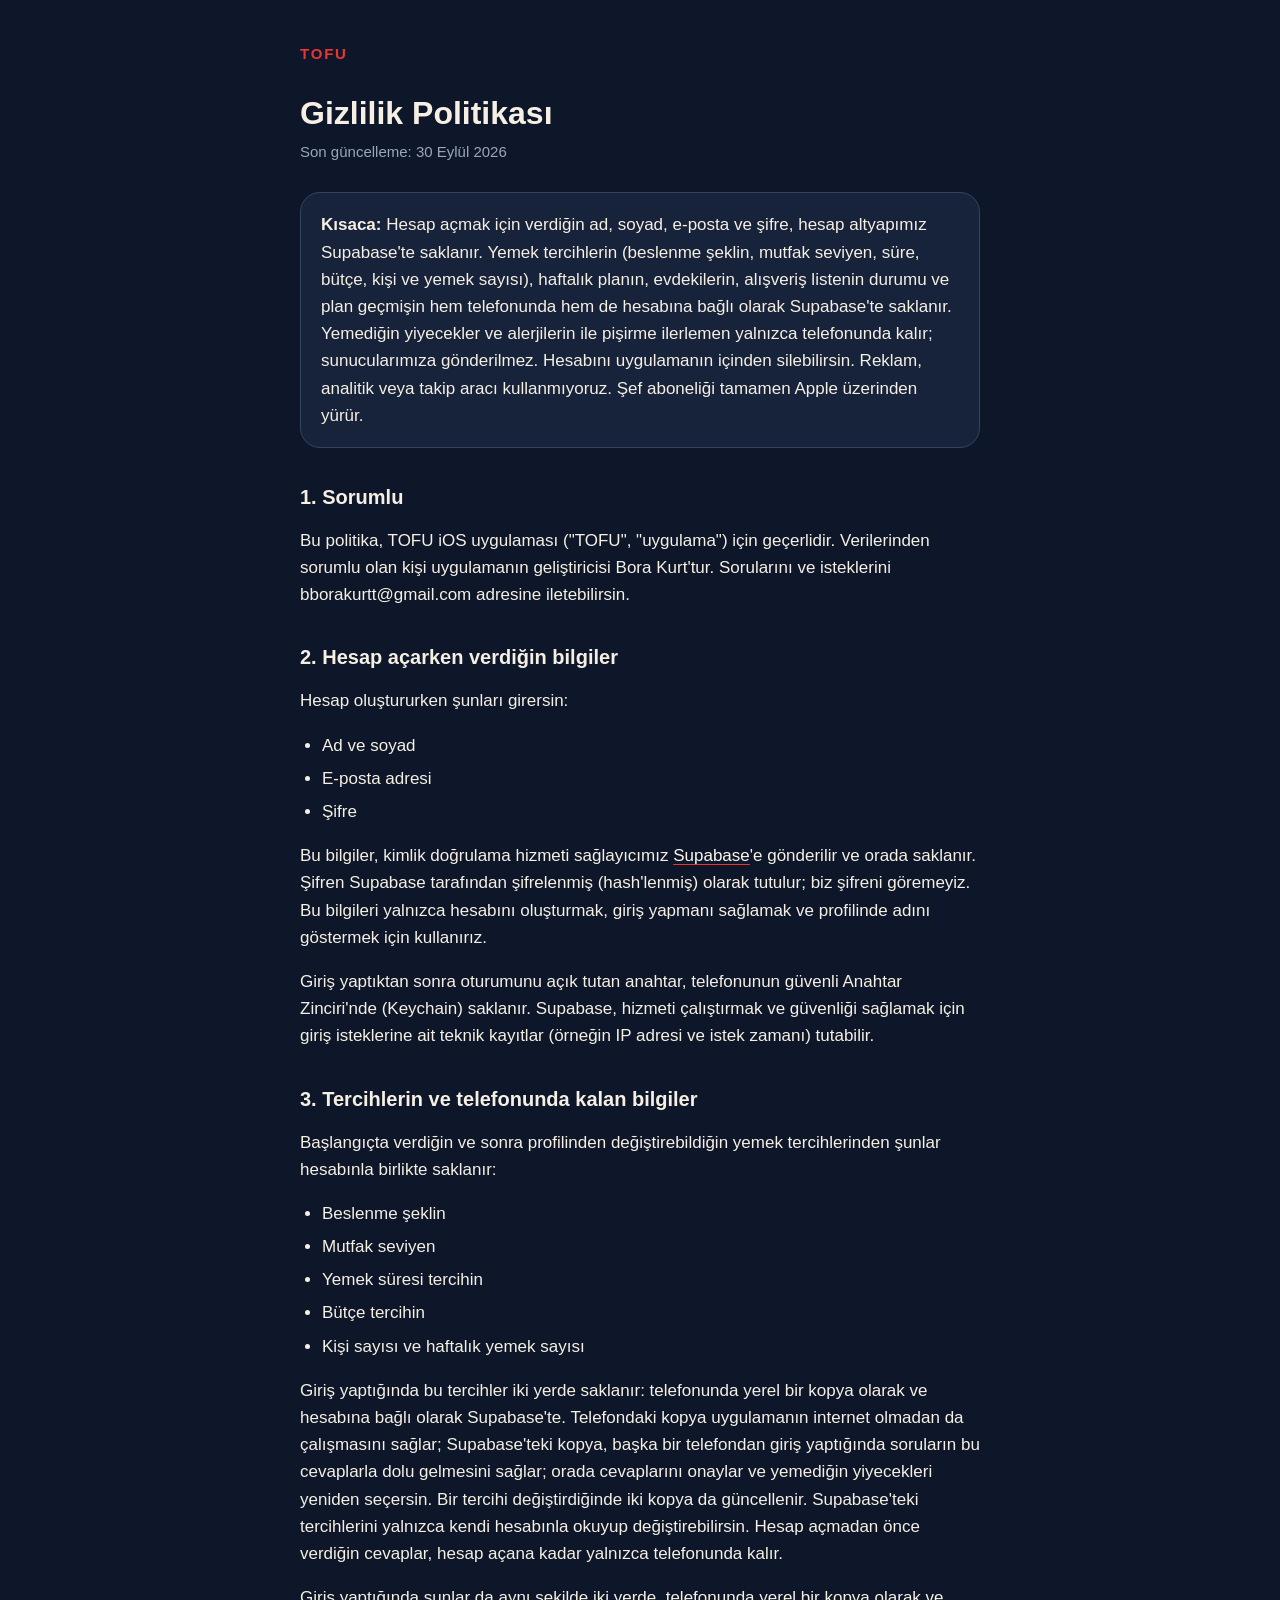
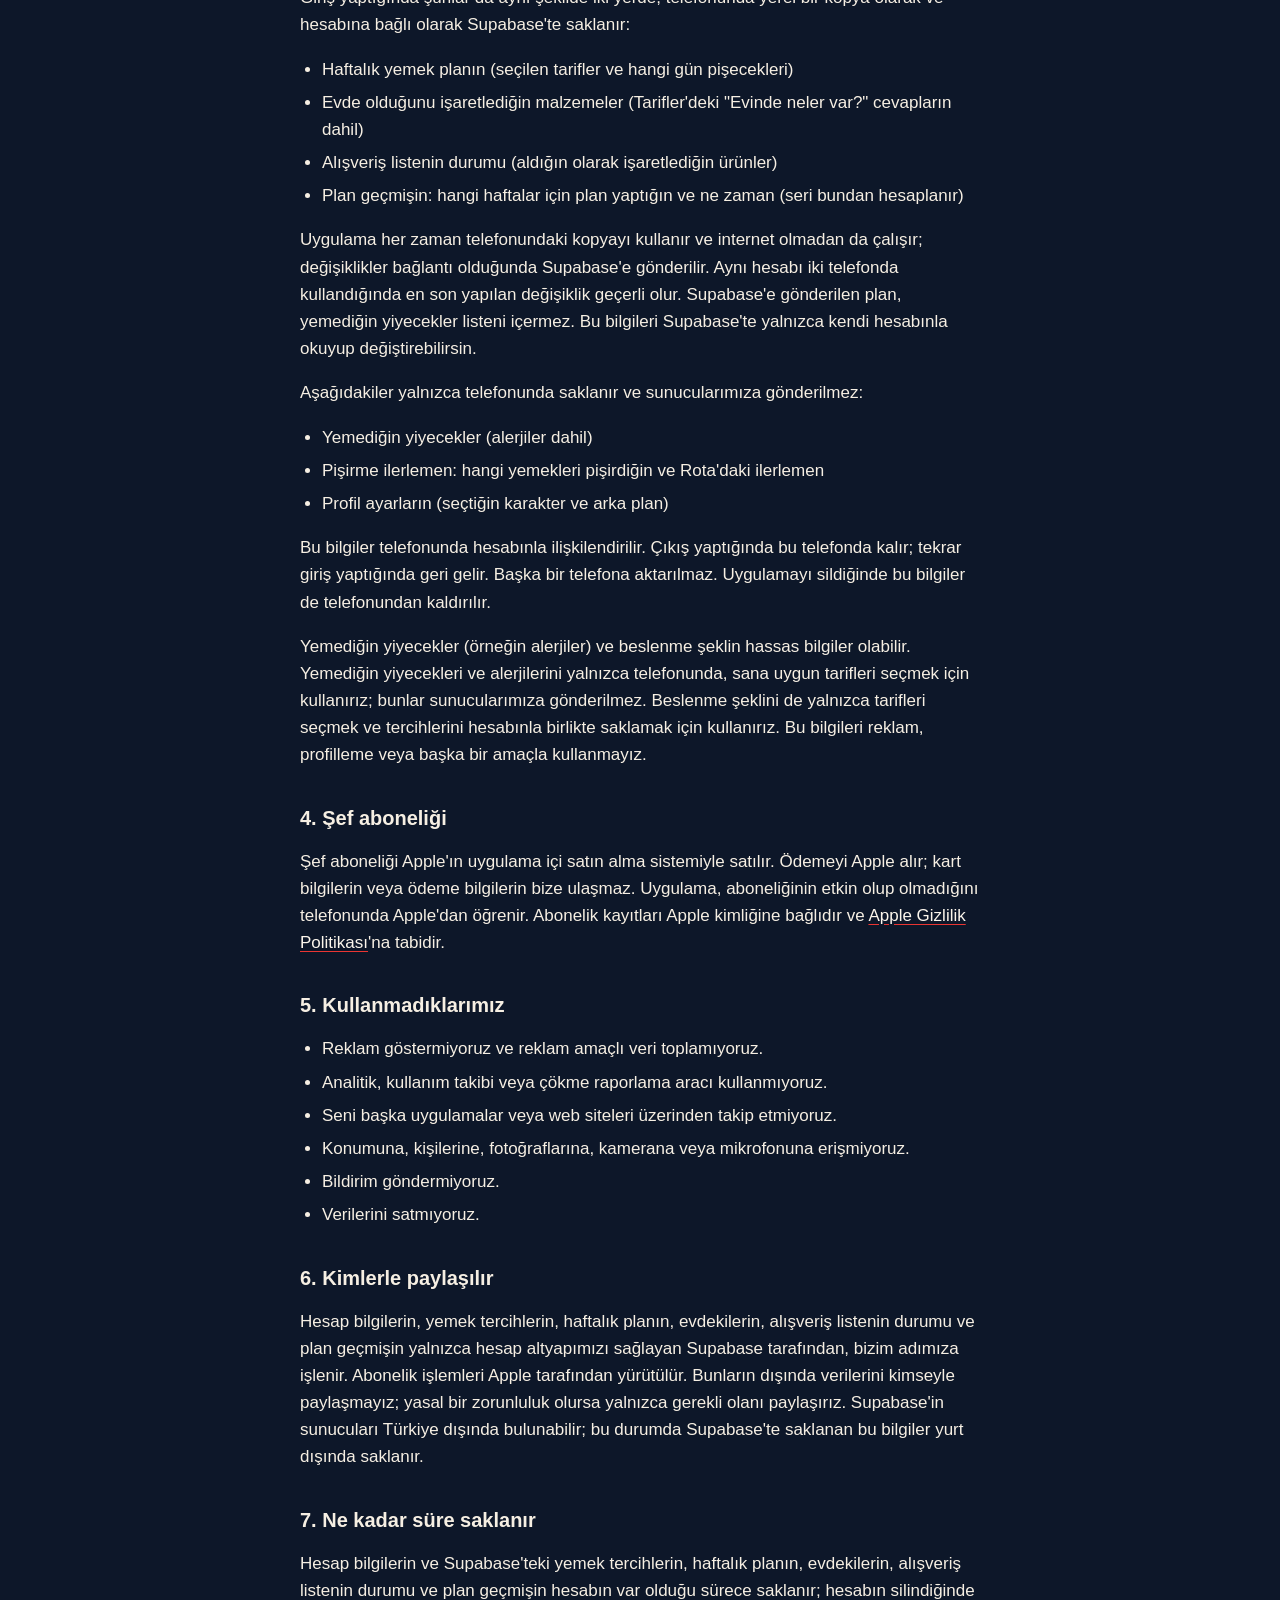
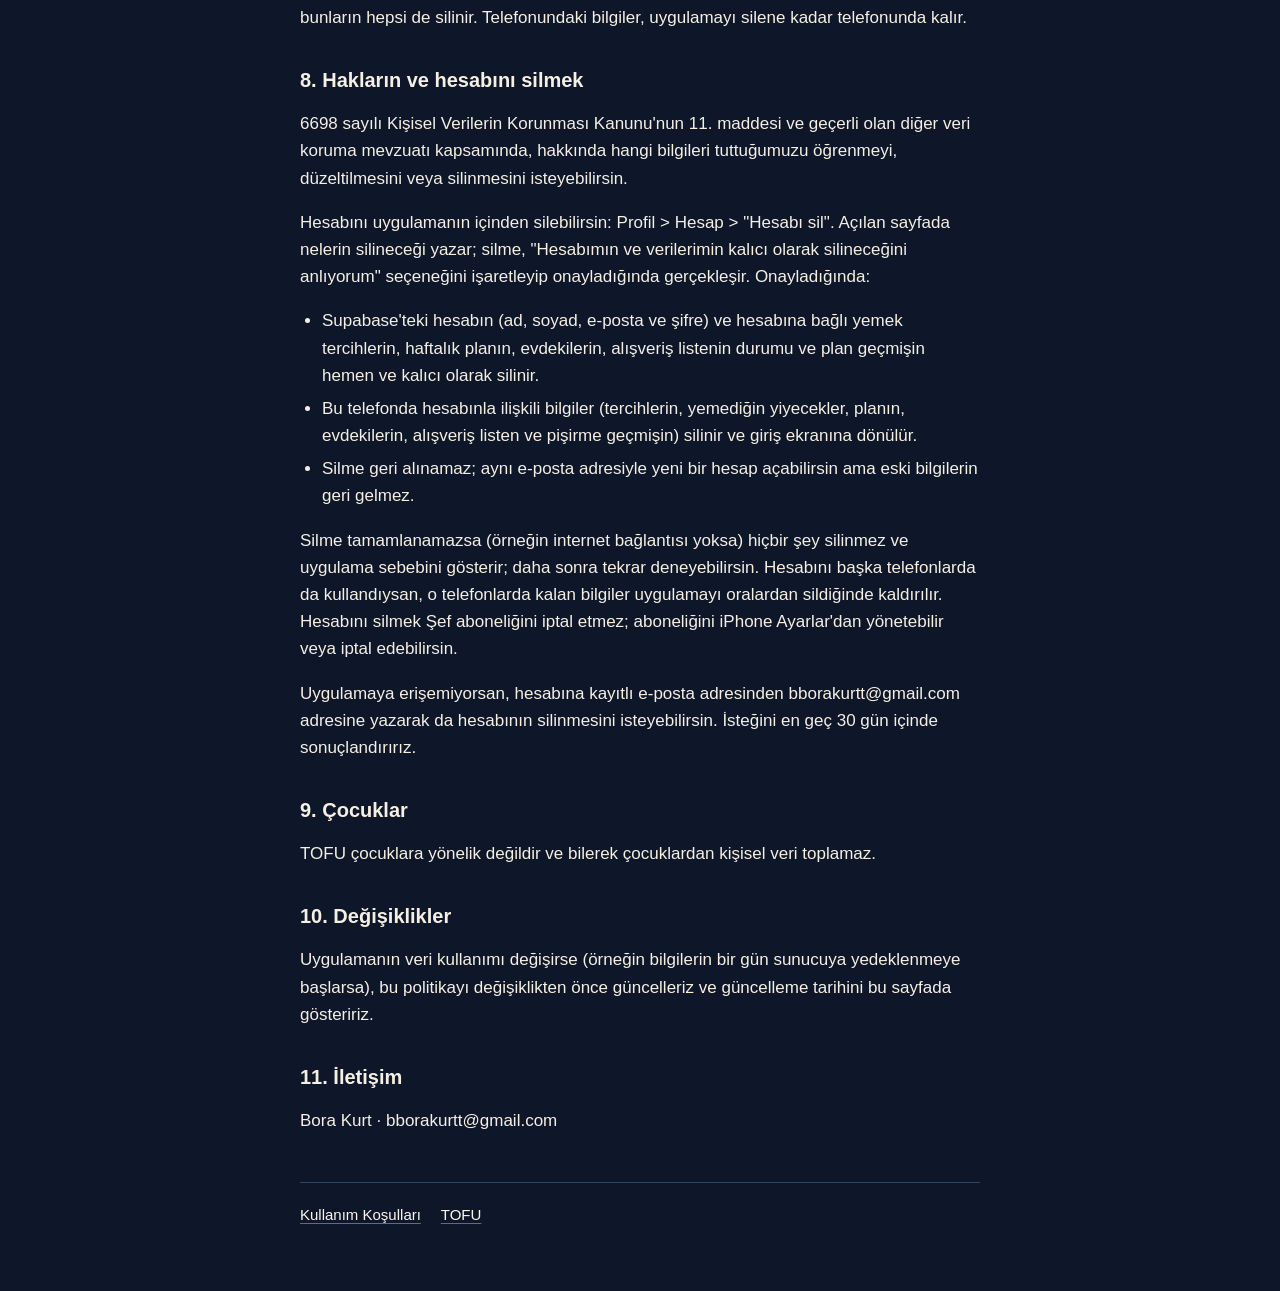
==== privacy.html @ 5d770298 "Restore the legal site from Vercel's latest deployment Source of dpl_Ch9uZSq6foMKmzcSpo4bHPoB2Hgt (p" ====
<!doctype html>
<html lang="tr">
<head>
  <meta charset="utf-8">
  <meta name="viewport" content="width=device-width, initial-scale=1">
  <title>TOFU · Gizlilik Politikası</title>
  <meta name="description" content="TOFU iOS uygulamasının hangi bilgileri nasıl kullandığı.">
  <link rel="stylesheet" href="/styles.css">
</head>
<body>
  <main>
    <a class="brand" href="/">TOFU</a>
    <h1>Gizlilik Politikası</h1>
    <p class="updated">Son güncelleme: 30 Eylül 2026</p>

    <div class="card">
      <p><strong>Kısaca:</strong> Hesap açmak için verdiğin ad, soyad, e-posta ve şifre, hesap altyapımız Supabase'te saklanır. Yemek tercihlerin (beslenme şeklin, mutfak seviyen, süre, bütçe, kişi ve yemek sayısı), haftalık planın, evdekilerin, alışveriş listenin durumu ve plan geçmişin hem telefonunda hem de hesabına bağlı olarak Supabase'te saklanır. Yemediğin yiyecekler ve alerjilerin ile pişirme ilerlemen yalnızca telefonunda kalır; sunucularımıza gönderilmez. Hesabını uygulamanın içinden silebilirsin. Reklam, analitik veya takip aracı kullanmıyoruz. Şef aboneliği tamamen Apple üzerinden yürür.</p>
    </div>

    <h2>1. Sorumlu</h2>
    <p>Bu politika, TOFU iOS uygulaması ("TOFU", "uygulama") için geçerlidir. Verilerinden sorumlu olan kişi uygulamanın geliştiricisi Bora Kurt'tur. Sorularını ve isteklerini bborakurtt@gmail.com adresine iletebilirsin.</p>

    <h2>2. Hesap açarken verdiğin bilgiler</h2>
    <p>Hesap oluştururken şunları girersin:</p>
    <ul>
      <li>Ad ve soyad</li>
      <li>E-posta adresi</li>
      <li>Şifre</li>
    </ul>
    <p>Bu bilgiler, kimlik doğrulama hizmeti sağlayıcımız <a href="https://supabase.com/privacy" rel="noopener">Supabase</a>'e gönderilir ve orada saklanır. Şifren Supabase tarafından şifrelenmiş (hash'lenmiş) olarak tutulur; biz şifreni göremeyiz. Bu bilgileri yalnızca hesabını oluşturmak, giriş yapmanı sağlamak ve profilinde adını göstermek için kullanırız.</p>
    <p>Giriş yaptıktan sonra oturumunu açık tutan anahtar, telefonunun güvenli Anahtar Zinciri'nde (Keychain) saklanır. Supabase, hizmeti çalıştırmak ve güvenliği sağlamak için giriş isteklerine ait teknik kayıtlar (örneğin IP adresi ve istek zamanı) tutabilir.</p>

    <h2>3. Tercihlerin ve telefonunda kalan bilgiler</h2>
    <p>Başlangıçta verdiğin ve sonra profilinden değiştirebildiğin yemek tercihlerinden şunlar hesabınla birlikte saklanır:</p>
    <ul>
      <li>Beslenme şeklin</li>
      <li>Mutfak seviyen</li>
      <li>Yemek süresi tercihin</li>
      <li>Bütçe tercihin</li>
      <li>Kişi sayısı ve haftalık yemek sayısı</li>
    </ul>
    <p>Giriş yaptığında bu tercihler iki yerde saklanır: telefonunda yerel bir kopya olarak ve hesabına bağlı olarak Supabase'te. Telefondaki kopya uygulamanın internet olmadan da çalışmasını sağlar; Supabase'teki kopya, başka bir telefondan giriş yaptığında soruların bu cevaplarla dolu gelmesini sağlar; orada cevaplarını onaylar ve yemediğin yiyecekleri yeniden seçersin. Bir tercihi değiştirdiğinde iki kopya da güncellenir. Supabase'teki tercihlerini yalnızca kendi hesabınla okuyup değiştirebilirsin. Hesap açmadan önce verdiğin cevaplar, hesap açana kadar yalnızca telefonunda kalır.</p>
    <p>Giriş yaptığında şunlar da aynı şekilde iki yerde, telefonunda yerel bir kopya olarak ve hesabına bağlı olarak Supabase'te saklanır:</p>
    <ul>
      <li>Haftalık yemek planın (seçilen tarifler ve hangi gün pişecekleri)</li>
      <li>Evde olduğunu işaretlediğin malzemeler (Tarifler'deki "Evinde neler var?" cevapların dahil)</li>
      <li>Alışveriş listenin durumu (aldığın olarak işaretlediğin ürünler)</li>
      <li>Plan geçmişin: hangi haftalar için plan yaptığın ve ne zaman (seri bundan hesaplanır)</li>
    </ul>
    <p>Uygulama her zaman telefonundaki kopyayı kullanır ve internet olmadan da çalışır; değişiklikler bağlantı olduğunda Supabase'e gönderilir. Aynı hesabı iki telefonda kullandığında en son yapılan değişiklik geçerli olur. Supabase'e gönderilen plan, yemediğin yiyecekler listeni içermez. Bu bilgileri Supabase'te yalnızca kendi hesabınla okuyup değiştirebilirsin.</p>
    <p>Aşağıdakiler yalnızca telefonunda saklanır ve sunucularımıza gönderilmez:</p>
    <ul>
      <li>Yemediğin yiyecekler (alerjiler dahil)</li>
      <li>Pişirme ilerlemen: hangi yemekleri pişirdiğin ve Rota'daki ilerlemen</li>
      <li>Profil ayarların (seçtiğin karakter ve arka plan)</li>
    </ul>
    <p>Bu bilgiler telefonunda hesabınla ilişkilendirilir. Çıkış yaptığında bu telefonda kalır; tekrar giriş yaptığında geri gelir. Başka bir telefona aktarılmaz. Uygulamayı sildiğinde bu bilgiler de telefonundan kaldırılır.</p>
    <p>Yemediğin yiyecekler (örneğin alerjiler) ve beslenme şeklin hassas bilgiler olabilir. Yemediğin yiyecekleri ve alerjilerini yalnızca telefonunda, sana uygun tarifleri seçmek için kullanırız; bunlar sunucularımıza gönderilmez. Beslenme şeklini de yalnızca tarifleri seçmek ve tercihlerini hesabınla birlikte saklamak için kullanırız. Bu bilgileri reklam, profilleme veya başka bir amaçla kullanmayız.</p>

    <h2>4. Şef aboneliği</h2>
    <p>Şef aboneliği Apple'ın uygulama içi satın alma sistemiyle satılır. Ödemeyi Apple alır; kart bilgilerin veya ödeme bilgilerin bize ulaşmaz. Uygulama, aboneliğinin etkin olup olmadığını telefonunda Apple'dan öğrenir. Abonelik kayıtları Apple kimliğine bağlıdır ve <a href="https://www.apple.com/tr/legal/privacy/" rel="noopener">Apple Gizlilik Politikası</a>'na tabidir.</p>

    <h2>5. Kullanmadıklarımız</h2>
    <ul>
      <li>Reklam göstermiyoruz ve reklam amaçlı veri toplamıyoruz.</li>
      <li>Analitik, kullanım takibi veya çökme raporlama aracı kullanmıyoruz.</li>
      <li>Seni başka uygulamalar veya web siteleri üzerinden takip etmiyoruz.</li>
      <li>Konumuna, kişilerine, fotoğraflarına, kamerana veya mikrofonuna erişmiyoruz.</li>
      <li>Bildirim göndermiyoruz.</li>
      <li>Verilerini satmıyoruz.</li>
    </ul>

    <h2>6. Kimlerle paylaşılır</h2>
    <p>Hesap bilgilerin, yemek tercihlerin, haftalık planın, evdekilerin, alışveriş listenin durumu ve plan geçmişin yalnızca hesap altyapımızı sağlayan Supabase tarafından, bizim adımıza işlenir. Abonelik işlemleri Apple tarafından yürütülür. Bunların dışında verilerini kimseyle paylaşmayız; yasal bir zorunluluk olursa yalnızca gerekli olanı paylaşırız. Supabase'in sunucuları Türkiye dışında bulunabilir; bu durumda Supabase'te saklanan bu bilgiler yurt dışında saklanır.</p>

    <h2>7. Ne kadar süre saklanır</h2>
    <p>Hesap bilgilerin ve Supabase'teki yemek tercihlerin, haftalık planın, evdekilerin, alışveriş listenin durumu ve plan geçmişin hesabın var olduğu sürece saklanır; hesabın silindiğinde bunların hepsi de silinir. Telefonundaki bilgiler, uygulamayı silene kadar telefonunda kalır.</p>

    <h2>8. Hakların ve hesabını silmek</h2>
    <p>6698 sayılı Kişisel Verilerin Korunması Kanunu'nun 11. maddesi ve geçerli olan diğer veri koruma mevzuatı kapsamında, hakkında hangi bilgileri tuttuğumuzu öğrenmeyi, düzeltilmesini veya silinmesini isteyebilirsin.</p>
    <p>Hesabını uygulamanın içinden silebilirsin: Profil &gt; Hesap &gt; "Hesabı sil". Açılan sayfada nelerin silineceği yazar; silme, "Hesabımın ve verilerimin kalıcı olarak silineceğini anlıyorum" seçeneğini işaretleyip onayladığında gerçekleşir. Onayladığında:</p>
    <ul>
      <li>Supabase'teki hesabın (ad, soyad, e-posta ve şifre) ve hesabına bağlı yemek tercihlerin, haftalık planın, evdekilerin, alışveriş listenin durumu ve plan geçmişin hemen ve kalıcı olarak silinir.</li>
      <li>Bu telefonda hesabınla ilişkili bilgiler (tercihlerin, yemediğin yiyecekler, planın, evdekilerin, alışveriş listen ve pişirme geçmişin) silinir ve giriş ekranına dönülür.</li>
      <li>Silme geri alınamaz; aynı e-posta adresiyle yeni bir hesap açabilirsin ama eski bilgilerin geri gelmez.</li>
    </ul>
    <p>Silme tamamlanamazsa (örneğin internet bağlantısı yoksa) hiçbir şey silinmez ve uygulama sebebini gösterir; daha sonra tekrar deneyebilirsin. Hesabını başka telefonlarda da kullandıysan, o telefonlarda kalan bilgiler uygulamayı oralardan sildiğinde kaldırılır. Hesabını silmek Şef aboneliğini iptal etmez; aboneliğini iPhone Ayarlar'dan yönetebilir veya iptal edebilirsin.</p>
    <p>Uygulamaya erişemiyorsan, hesabına kayıtlı e-posta adresinden bborakurtt@gmail.com adresine yazarak da hesabının silinmesini isteyebilirsin. İsteğini en geç 30 gün içinde sonuçlandırırız.</p>

    <h2>9. Çocuklar</h2>
    <p>TOFU çocuklara yönelik değildir ve bilerek çocuklardan kişisel veri toplamaz.</p>

    <h2>10. Değişiklikler</h2>
    <p>Uygulamanın veri kullanımı değişirse (örneğin bilgilerin bir gün sunucuya yedeklenmeye başlarsa), bu politikayı değişiklikten önce güncelleriz ve güncelleme tarihini bu sayfada gösteririz.</p>

    <h2>11. İletişim</h2>
    <p>Bora Kurt · bborakurtt@gmail.com</p>

    <footer>
      <a href="/terms">Kullanım Koşulları</a>
      <a href="/">TOFU</a>
    </footer>
  </main>
</body>
</html>
---- styles.css ----
:root {
  color-scheme: dark;
  --page: #0D1729;
  --card: #17233A;
  --border: #344460;
  --ink: #F6EFE3;
  --secondary: #9BA6BA;
  --primary: #EA3532;
  --cream: #FCF6EC;
}

* { box-sizing: border-box; }

html { -webkit-text-size-adjust: 100%; }

body {
  margin: 0;
  background: var(--page);
  color: var(--ink);
  font-family: ui-rounded, "SF Pro Rounded", -apple-system, BlinkMacSystemFont, "Segoe UI", Roboto, sans-serif;
  font-size: 17px;
  line-height: 1.6;
  padding: 40px 20px 64px;
}

main { max-width: 680px; margin: 0 auto; }

.brand {
  display: inline-block;
  font-weight: 900;
  font-size: 15px;
  letter-spacing: 0.12em;
  color: var(--primary);
  text-decoration: none;
  margin-bottom: 28px;
}

h1 { font-size: 32px; line-height: 1.2; margin: 0 0 8px; text-wrap: balance; }
h2 { font-size: 20px; line-height: 1.3; margin: 36px 0 8px; }
p, li { color: var(--ink); }
ul { padding-left: 22px; }
li { margin: 6px 0; }

.updated { color: var(--secondary); font-size: 15px; margin: 0 0 28px; }
.muted { color: var(--secondary); }

a { color: var(--cream); text-decoration-color: var(--primary); text-underline-offset: 3px; }
a:focus-visible { outline: 2px solid var(--cream); outline-offset: 3px; border-radius: 4px; }

.card {
  background: var(--card);
  border: 1px solid var(--border);
  border-radius: 20px;
  padding: 18px 20px;
  margin: 16px 0;
}
.card p { margin: 0; }

nav.links { display: flex; flex-direction: column; gap: 12px; margin-top: 24px; }
nav.links a {
  display: block;
  background: var(--card);
  border: 1px solid var(--border);
  border-radius: 20px;
  padding: 16px 20px;
  font-weight: 700;
  text-decoration: none;
}

footer { margin-top: 48px; padding-top: 20px; border-top: 1px solid var(--border); color: var(--secondary); font-size: 15px; }
footer a { margin-right: 16px; }
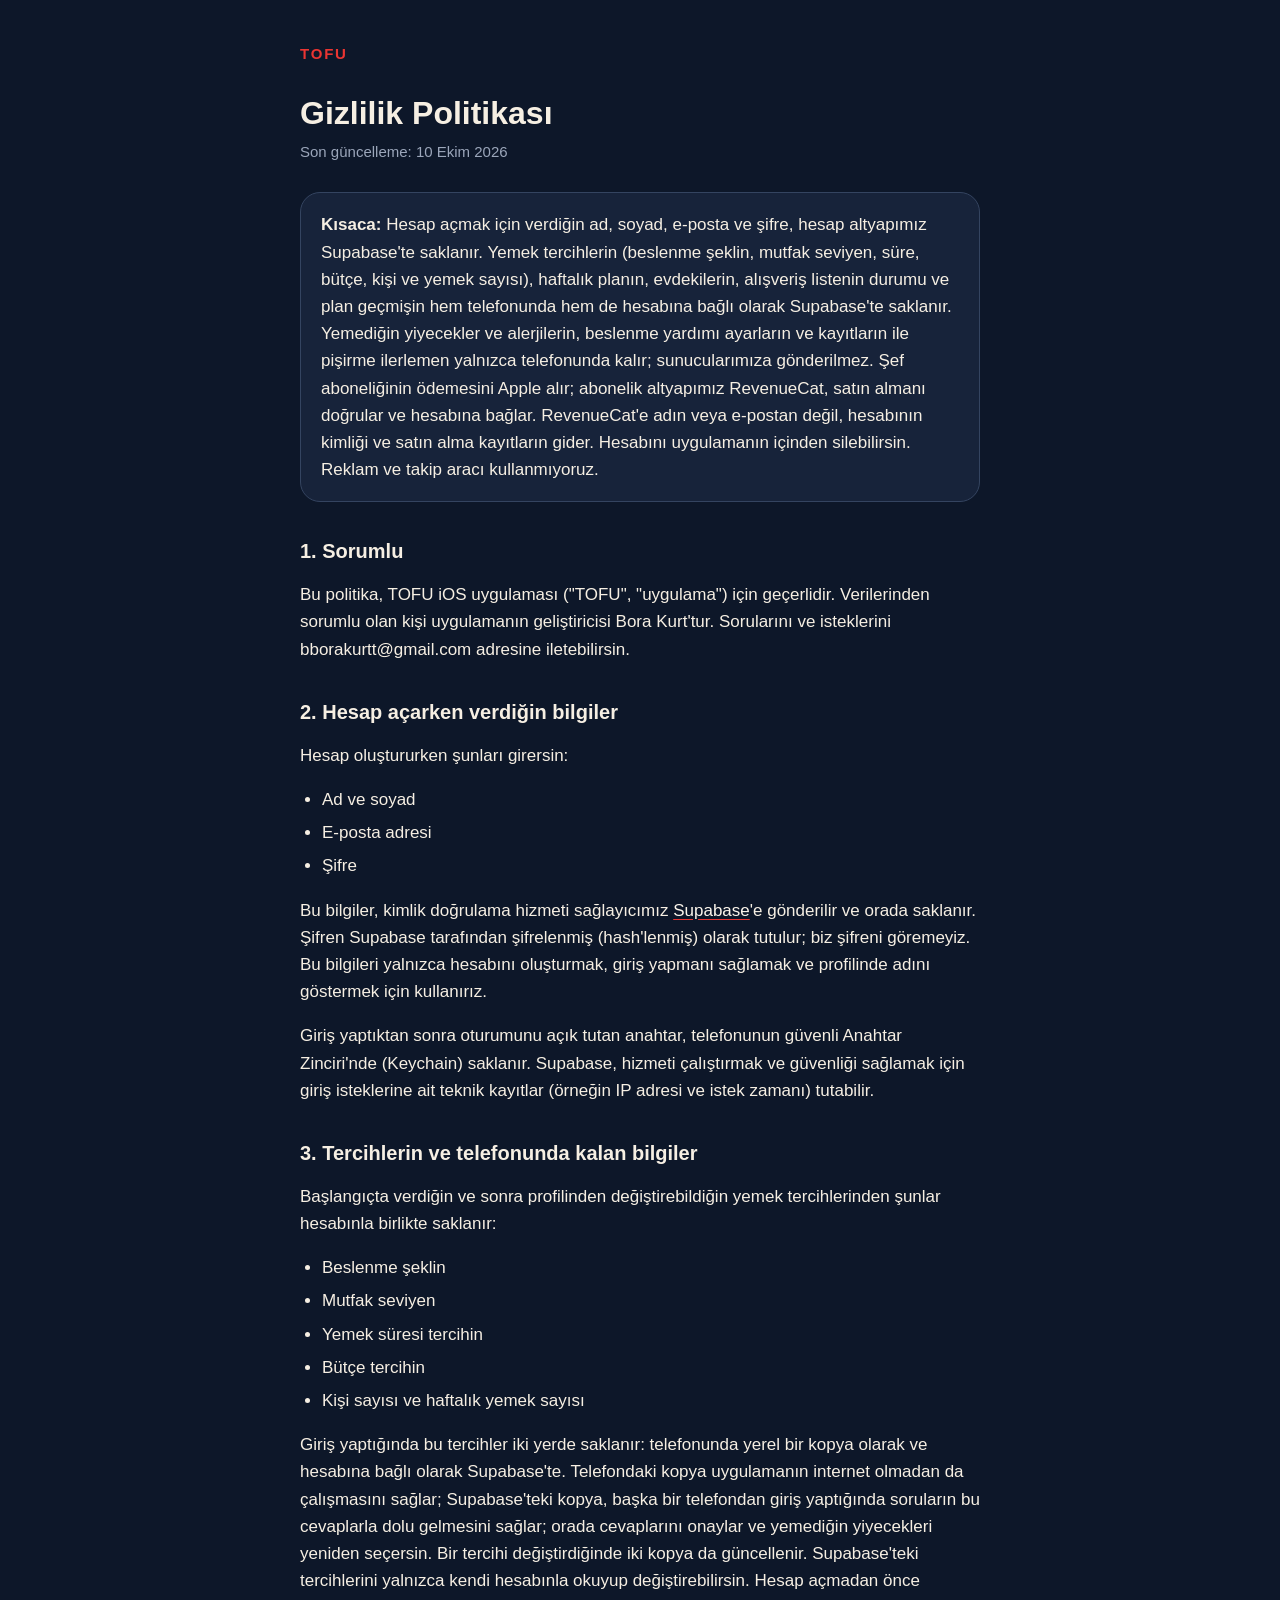
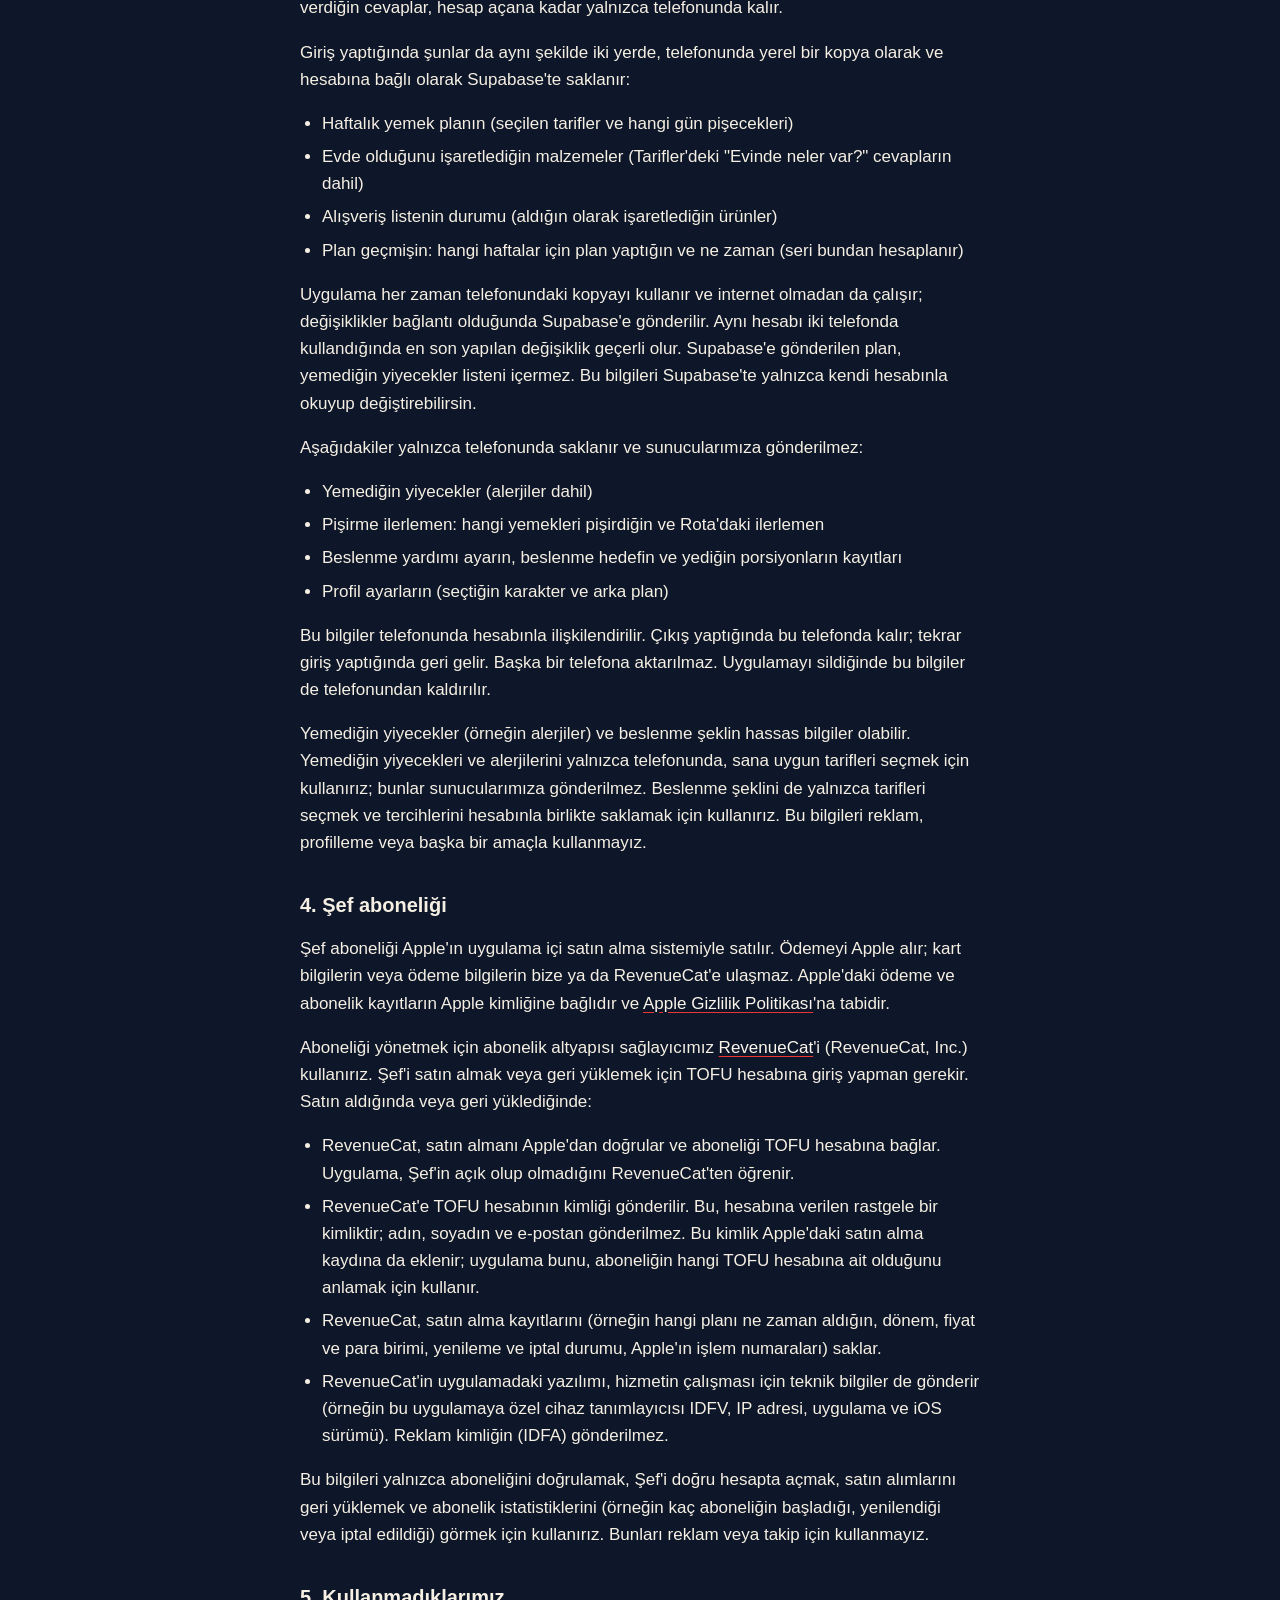
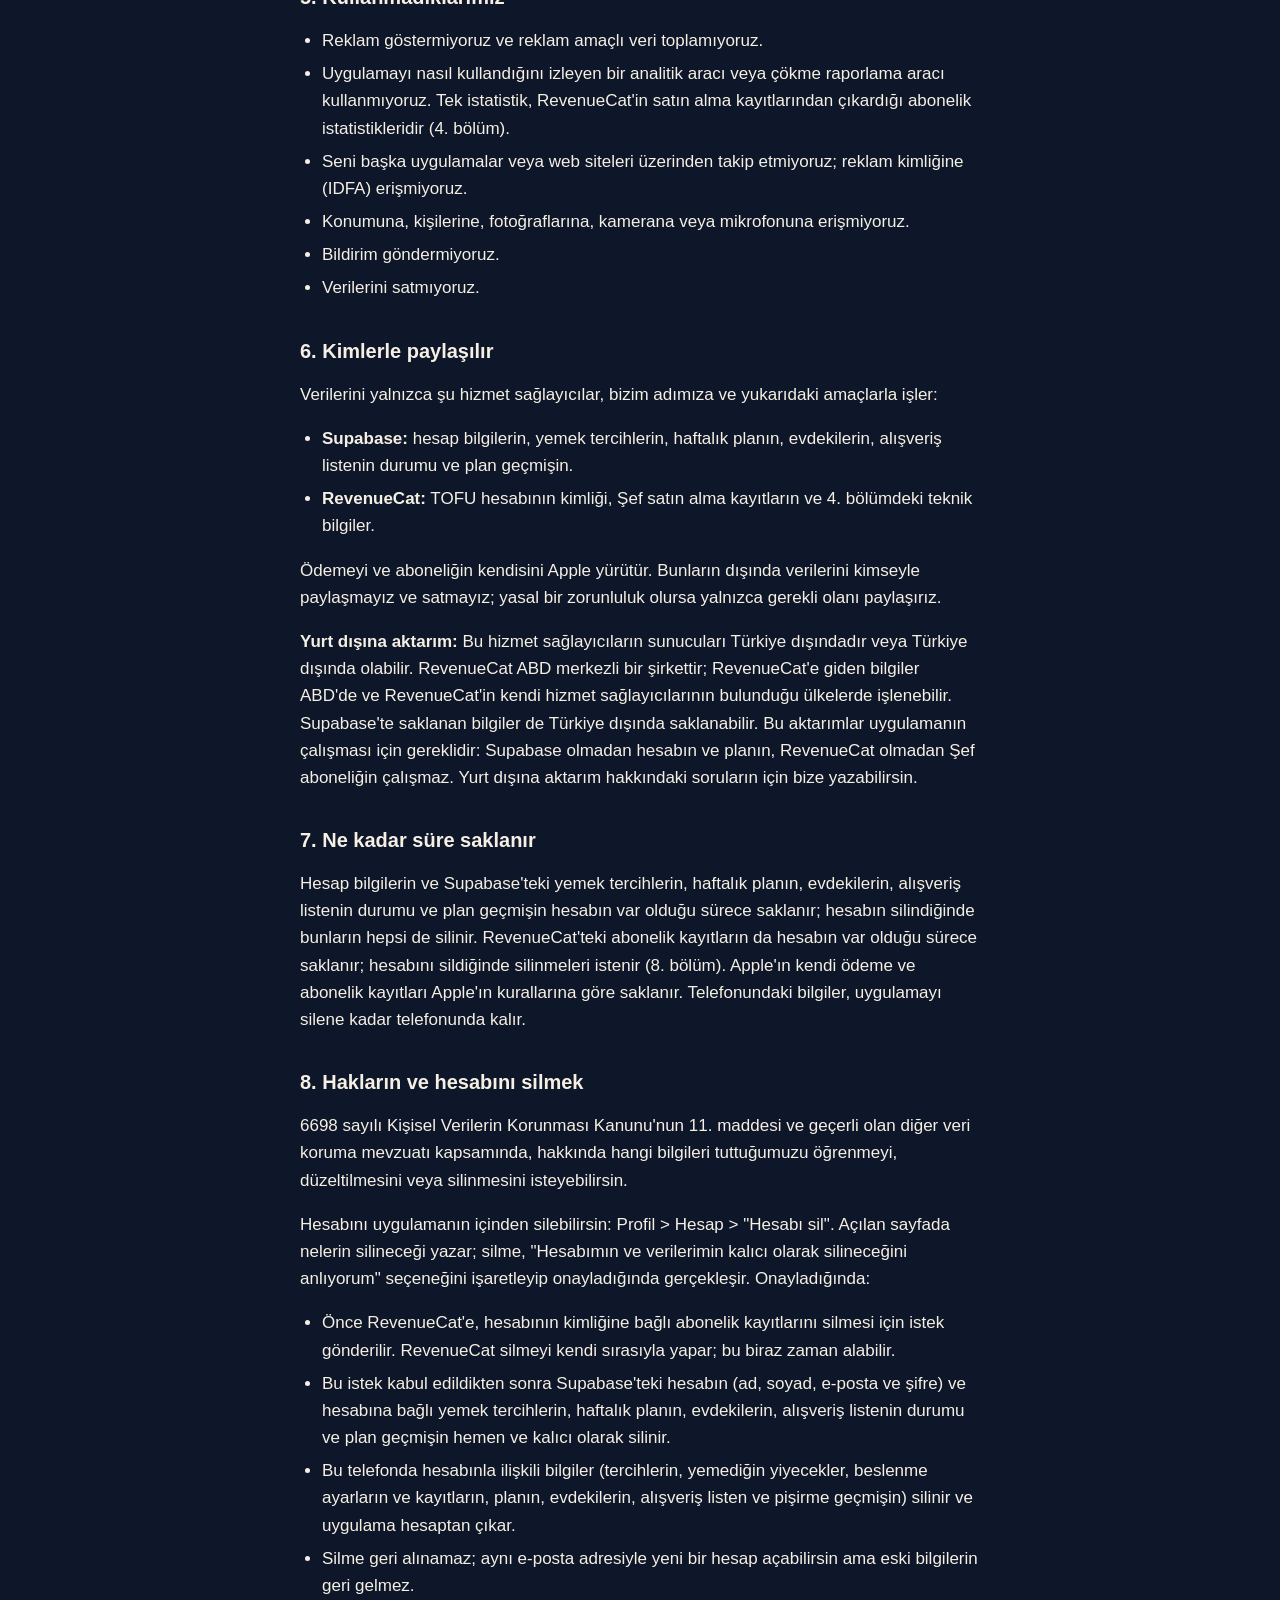
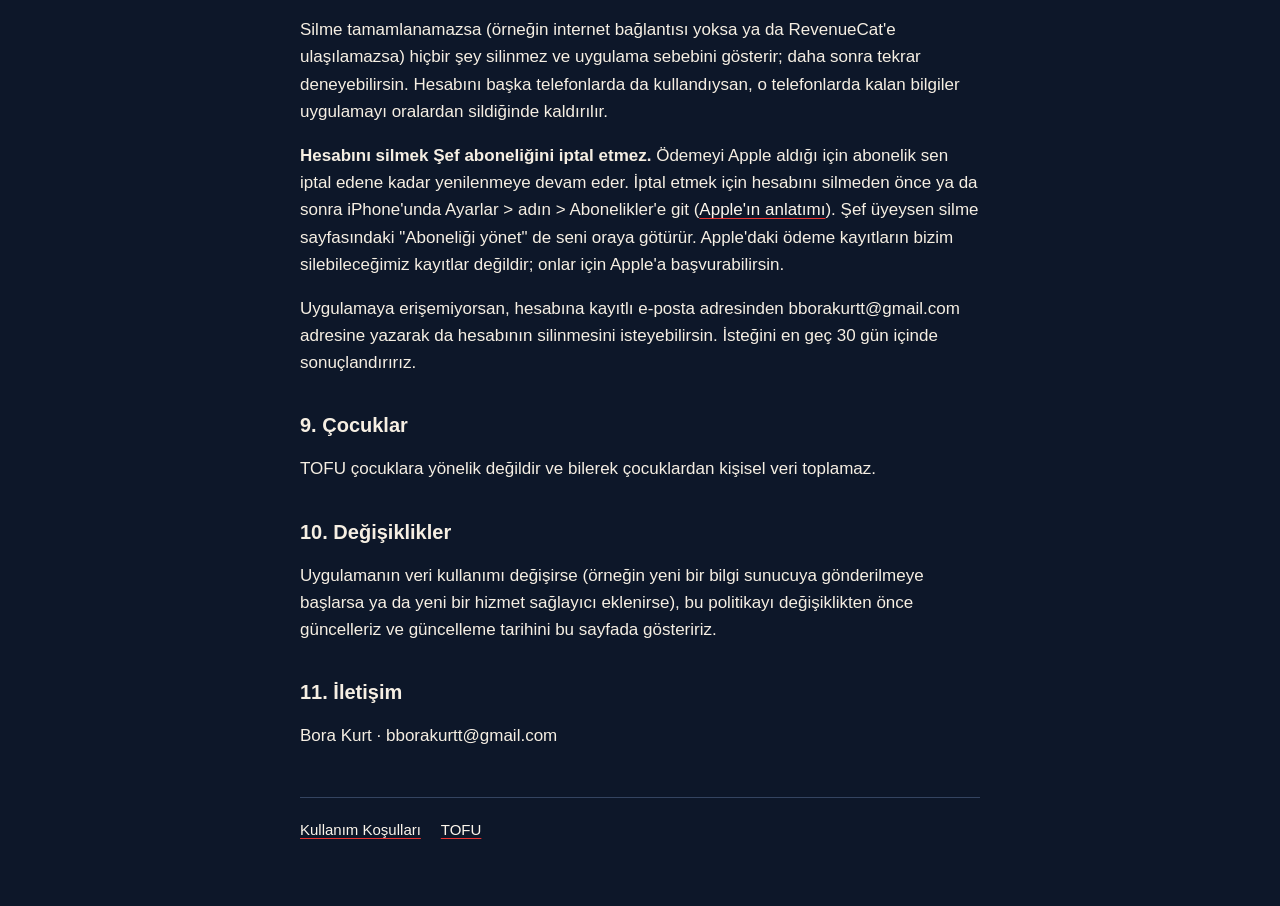
==== commit b5085e1f: "Privacy and terms for Şef through RevenueCat Privacy: RevenueCat (US) as subscription processor (TOF" ====
--- a/privacy.html
+++ b/privacy.html
@@ -11,10 +11,10 @@
   <main>
     <a class="brand" href="/">TOFU</a>
     <h1>Gizlilik Politikası</h1>
-    <p class="updated">Son güncelleme: 30 Eylül 2026</p>
+    <p class="updated">Son güncelleme: 10 Ekim 2026</p>
 
     <div class="card">
-      <p><strong>Kısaca:</strong> Hesap açmak için verdiğin ad, soyad, e-posta ve şifre, hesap altyapımız Supabase'te saklanır. Yemek tercihlerin (beslenme şeklin, mutfak seviyen, süre, bütçe, kişi ve yemek sayısı), haftalık planın, evdekilerin, alışveriş listenin durumu ve plan geçmişin hem telefonunda hem de hesabına bağlı olarak Supabase'te saklanır. Yemediğin yiyecekler ve alerjilerin ile pişirme ilerlemen yalnızca telefonunda kalır; sunucularımıza gönderilmez. Hesabını uygulamanın içinden silebilirsin. Reklam, analitik veya takip aracı kullanmıyoruz. Şef aboneliği tamamen Apple üzerinden yürür.</p>
+      <p><strong>Kısaca:</strong> Hesap açmak için verdiğin ad, soyad, e-posta ve şifre, hesap altyapımız Supabase'te saklanır. Yemek tercihlerin (beslenme şeklin, mutfak seviyen, süre, bütçe, kişi ve yemek sayısı), haftalık planın, evdekilerin, alışveriş listenin durumu ve plan geçmişin hem telefonunda hem de hesabına bağlı olarak Supabase'te saklanır. Yemediğin yiyecekler ve alerjilerin, beslenme yardımı ayarların ve kayıtların ile pişirme ilerlemen yalnızca telefonunda kalır; sunucularımıza gönderilmez. Şef aboneliğinin ödemesini Apple alır; abonelik altyapımız RevenueCat, satın almanı doğrular ve hesabına bağlar. RevenueCat'e adın veya e-postan değil, hesabının kimliği ve satın alma kayıtların gider. Hesabını uygulamanın içinden silebilirsin. Reklam ve takip aracı kullanmıyoruz.</p>
     </div>
 
     <h2>1. Sorumlu</h2>
@@ -52,46 +52,63 @@
     <ul>
       <li>Yemediğin yiyecekler (alerjiler dahil)</li>
       <li>Pişirme ilerlemen: hangi yemekleri pişirdiğin ve Rota'daki ilerlemen</li>
+      <li>Beslenme yardımı ayarın, beslenme hedefin ve yediğin porsiyonların kayıtları</li>
       <li>Profil ayarların (seçtiğin karakter ve arka plan)</li>
     </ul>
     <p>Bu bilgiler telefonunda hesabınla ilişkilendirilir. Çıkış yaptığında bu telefonda kalır; tekrar giriş yaptığında geri gelir. Başka bir telefona aktarılmaz. Uygulamayı sildiğinde bu bilgiler de telefonundan kaldırılır.</p>
     <p>Yemediğin yiyecekler (örneğin alerjiler) ve beslenme şeklin hassas bilgiler olabilir. Yemediğin yiyecekleri ve alerjilerini yalnızca telefonunda, sana uygun tarifleri seçmek için kullanırız; bunlar sunucularımıza gönderilmez. Beslenme şeklini de yalnızca tarifleri seçmek ve tercihlerini hesabınla birlikte saklamak için kullanırız. Bu bilgileri reklam, profilleme veya başka bir amaçla kullanmayız.</p>
 
     <h2>4. Şef aboneliği</h2>
-    <p>Şef aboneliği Apple'ın uygulama içi satın alma sistemiyle satılır. Ödemeyi Apple alır; kart bilgilerin veya ödeme bilgilerin bize ulaşmaz. Uygulama, aboneliğinin etkin olup olmadığını telefonunda Apple'dan öğrenir. Abonelik kayıtları Apple kimliğine bağlıdır ve <a href="https://www.apple.com/tr/legal/privacy/" rel="noopener">Apple Gizlilik Politikası</a>'na tabidir.</p>
+    <p>Şef aboneliği Apple'ın uygulama içi satın alma sistemiyle satılır. Ödemeyi Apple alır; kart bilgilerin veya ödeme bilgilerin bize ya da RevenueCat'e ulaşmaz. Apple'daki ödeme ve abonelik kayıtların Apple kimliğine bağlıdır ve <a href="https://www.apple.com/tr/legal/privacy/" rel="noopener">Apple Gizlilik Politikası</a>'na tabidir.</p>
+    <p>Aboneliği yönetmek için abonelik altyapısı sağlayıcımız <a href="https://www.revenuecat.com/privacy" rel="noopener">RevenueCat</a>'i (RevenueCat, Inc.) kullanırız. Şef'i satın almak veya geri yüklemek için TOFU hesabına giriş yapman gerekir. Satın aldığında veya geri yüklediğinde:</p>
+    <ul>
+      <li>RevenueCat, satın almanı Apple'dan doğrular ve aboneliği TOFU hesabına bağlar. Uygulama, Şef'in açık olup olmadığını RevenueCat'ten öğrenir.</li>
+      <li>RevenueCat'e TOFU hesabının kimliği gönderilir. Bu, hesabına verilen rastgele bir kimliktir; adın, soyadın ve e-postan gönderilmez. Bu kimlik Apple'daki satın alma kaydına da eklenir; uygulama bunu, aboneliğin hangi TOFU hesabına ait olduğunu anlamak için kullanır.</li>
+      <li>RevenueCat, satın alma kayıtlarını (örneğin hangi planı ne zaman aldığın, dönem, fiyat ve para birimi, yenileme ve iptal durumu, Apple'ın işlem numaraları) saklar.</li>
+      <li>RevenueCat'in uygulamadaki yazılımı, hizmetin çalışması için teknik bilgiler de gönderir (örneğin bu uygulamaya özel cihaz tanımlayıcısı IDFV, IP adresi, uygulama ve iOS sürümü). Reklam kimliğin (IDFA) gönderilmez.</li>
+    </ul>
+    <p>Bu bilgileri yalnızca aboneliğini doğrulamak, Şef'i doğru hesapta açmak, satın alımlarını geri yüklemek ve abonelik istatistiklerini (örneğin kaç aboneliğin başladığı, yenilendiği veya iptal edildiği) görmek için kullanırız. Bunları reklam veya takip için kullanmayız.</p>
 
     <h2>5. Kullanmadıklarımız</h2>
     <ul>
       <li>Reklam göstermiyoruz ve reklam amaçlı veri toplamıyoruz.</li>
-      <li>Analitik, kullanım takibi veya çökme raporlama aracı kullanmıyoruz.</li>
-      <li>Seni başka uygulamalar veya web siteleri üzerinden takip etmiyoruz.</li>
+      <li>Uygulamayı nasıl kullandığını izleyen bir analitik aracı veya çökme raporlama aracı kullanmıyoruz. Tek istatistik, RevenueCat'in satın alma kayıtlarından çıkardığı abonelik istatistikleridir (4. bölüm).</li>
+      <li>Seni başka uygulamalar veya web siteleri üzerinden takip etmiyoruz; reklam kimliğine (IDFA) erişmiyoruz.</li>
       <li>Konumuna, kişilerine, fotoğraflarına, kamerana veya mikrofonuna erişmiyoruz.</li>
       <li>Bildirim göndermiyoruz.</li>
       <li>Verilerini satmıyoruz.</li>
     </ul>
 
     <h2>6. Kimlerle paylaşılır</h2>
-    <p>Hesap bilgilerin, yemek tercihlerin, haftalık planın, evdekilerin, alışveriş listenin durumu ve plan geçmişin yalnızca hesap altyapımızı sağlayan Supabase tarafından, bizim adımıza işlenir. Abonelik işlemleri Apple tarafından yürütülür. Bunların dışında verilerini kimseyle paylaşmayız; yasal bir zorunluluk olursa yalnızca gerekli olanı paylaşırız. Supabase'in sunucuları Türkiye dışında bulunabilir; bu durumda Supabase'te saklanan bu bilgiler yurt dışında saklanır.</p>
+    <p>Verilerini yalnızca şu hizmet sağlayıcılar, bizim adımıza ve yukarıdaki amaçlarla işler:</p>
+    <ul>
+      <li><strong>Supabase:</strong> hesap bilgilerin, yemek tercihlerin, haftalık planın, evdekilerin, alışveriş listenin durumu ve plan geçmişin.</li>
+      <li><strong>RevenueCat:</strong> TOFU hesabının kimliği, Şef satın alma kayıtların ve 4. bölümdeki teknik bilgiler.</li>
+    </ul>
+    <p>Ödemeyi ve aboneliğin kendisini Apple yürütür. Bunların dışında verilerini kimseyle paylaşmayız ve satmayız; yasal bir zorunluluk olursa yalnızca gerekli olanı paylaşırız.</p>
+    <p><strong>Yurt dışına aktarım:</strong> Bu hizmet sağlayıcıların sunucuları Türkiye dışındadır veya Türkiye dışında olabilir. RevenueCat ABD merkezli bir şirkettir; RevenueCat'e giden bilgiler ABD'de ve RevenueCat'in kendi hizmet sağlayıcılarının bulunduğu ülkelerde işlenebilir. Supabase'te saklanan bilgiler de Türkiye dışında saklanabilir. Bu aktarımlar uygulamanın çalışması için gereklidir: Supabase olmadan hesabın ve planın, RevenueCat olmadan Şef aboneliğin çalışmaz. Yurt dışına aktarım hakkındaki soruların için bize yazabilirsin.</p>
 
     <h2>7. Ne kadar süre saklanır</h2>
-    <p>Hesap bilgilerin ve Supabase'teki yemek tercihlerin, haftalık planın, evdekilerin, alışveriş listenin durumu ve plan geçmişin hesabın var olduğu sürece saklanır; hesabın silindiğinde bunların hepsi de silinir. Telefonundaki bilgiler, uygulamayı silene kadar telefonunda kalır.</p>
+    <p>Hesap bilgilerin ve Supabase'teki yemek tercihlerin, haftalık planın, evdekilerin, alışveriş listenin durumu ve plan geçmişin hesabın var olduğu sürece saklanır; hesabın silindiğinde bunların hepsi de silinir. RevenueCat'teki abonelik kayıtların da hesabın var olduğu sürece saklanır; hesabını sildiğinde silinmeleri istenir (8. bölüm). Apple'ın kendi ödeme ve abonelik kayıtları Apple'ın kurallarına göre saklanır. Telefonundaki bilgiler, uygulamayı silene kadar telefonunda kalır.</p>
 
     <h2>8. Hakların ve hesabını silmek</h2>
     <p>6698 sayılı Kişisel Verilerin Korunması Kanunu'nun 11. maddesi ve geçerli olan diğer veri koruma mevzuatı kapsamında, hakkında hangi bilgileri tuttuğumuzu öğrenmeyi, düzeltilmesini veya silinmesini isteyebilirsin.</p>
     <p>Hesabını uygulamanın içinden silebilirsin: Profil &gt; Hesap &gt; "Hesabı sil". Açılan sayfada nelerin silineceği yazar; silme, "Hesabımın ve verilerimin kalıcı olarak silineceğini anlıyorum" seçeneğini işaretleyip onayladığında gerçekleşir. Onayladığında:</p>
     <ul>
-      <li>Supabase'teki hesabın (ad, soyad, e-posta ve şifre) ve hesabına bağlı yemek tercihlerin, haftalık planın, evdekilerin, alışveriş listenin durumu ve plan geçmişin hemen ve kalıcı olarak silinir.</li>
-      <li>Bu telefonda hesabınla ilişkili bilgiler (tercihlerin, yemediğin yiyecekler, planın, evdekilerin, alışveriş listen ve pişirme geçmişin) silinir ve giriş ekranına dönülür.</li>
+      <li>Önce RevenueCat'e, hesabının kimliğine bağlı abonelik kayıtlarını silmesi için istek gönderilir. RevenueCat silmeyi kendi sırasıyla yapar; bu biraz zaman alabilir.</li>
+      <li>Bu istek kabul edildikten sonra Supabase'teki hesabın (ad, soyad, e-posta ve şifre) ve hesabına bağlı yemek tercihlerin, haftalık planın, evdekilerin, alışveriş listenin durumu ve plan geçmişin hemen ve kalıcı olarak silinir.</li>
+      <li>Bu telefonda hesabınla ilişkili bilgiler (tercihlerin, yemediğin yiyecekler, beslenme ayarların ve kayıtların, planın, evdekilerin, alışveriş listen ve pişirme geçmişin) silinir ve uygulama hesaptan çıkar.</li>
       <li>Silme geri alınamaz; aynı e-posta adresiyle yeni bir hesap açabilirsin ama eski bilgilerin geri gelmez.</li>
     </ul>
-    <p>Silme tamamlanamazsa (örneğin internet bağlantısı yoksa) hiçbir şey silinmez ve uygulama sebebini gösterir; daha sonra tekrar deneyebilirsin. Hesabını başka telefonlarda da kullandıysan, o telefonlarda kalan bilgiler uygulamayı oralardan sildiğinde kaldırılır. Hesabını silmek Şef aboneliğini iptal etmez; aboneliğini iPhone Ayarlar'dan yönetebilir veya iptal edebilirsin.</p>
+    <p>Silme tamamlanamazsa (örneğin internet bağlantısı yoksa ya da RevenueCat'e ulaşılamazsa) hiçbir şey silinmez ve uygulama sebebini gösterir; daha sonra tekrar deneyebilirsin. Hesabını başka telefonlarda da kullandıysan, o telefonlarda kalan bilgiler uygulamayı oralardan sildiğinde kaldırılır.</p>
+    <p><strong>Hesabını silmek Şef aboneliğini iptal etmez.</strong> Ödemeyi Apple aldığı için abonelik sen iptal edene kadar yenilenmeye devam eder. İptal etmek için hesabını silmeden önce ya da sonra iPhone'unda Ayarlar &gt; adın &gt; Abonelikler'e git (<a href="https://support.apple.com/tr-tr/118428" rel="noopener">Apple'ın anlatımı</a>). Şef üyeysen silme sayfasındaki "Aboneliği yönet" de seni oraya götürür. Apple'daki ödeme kayıtların bizim silebileceğimiz kayıtlar değildir; onlar için Apple'a başvurabilirsin.</p>
     <p>Uygulamaya erişemiyorsan, hesabına kayıtlı e-posta adresinden bborakurtt@gmail.com adresine yazarak da hesabının silinmesini isteyebilirsin. İsteğini en geç 30 gün içinde sonuçlandırırız.</p>
 
     <h2>9. Çocuklar</h2>
     <p>TOFU çocuklara yönelik değildir ve bilerek çocuklardan kişisel veri toplamaz.</p>
 
     <h2>10. Değişiklikler</h2>
-    <p>Uygulamanın veri kullanımı değişirse (örneğin bilgilerin bir gün sunucuya yedeklenmeye başlarsa), bu politikayı değişiklikten önce güncelleriz ve güncelleme tarihini bu sayfada gösteririz.</p>
+    <p>Uygulamanın veri kullanımı değişirse (örneğin yeni bir bilgi sunucuya gönderilmeye başlarsa ya da yeni bir hizmet sağlayıcı eklenirse), bu politikayı değişiklikten önce güncelleriz ve güncelleme tarihini bu sayfada gösteririz.</p>
 
     <h2>11. İletişim</h2>
     <p>Bora Kurt · bborakurtt@gmail.com</p>
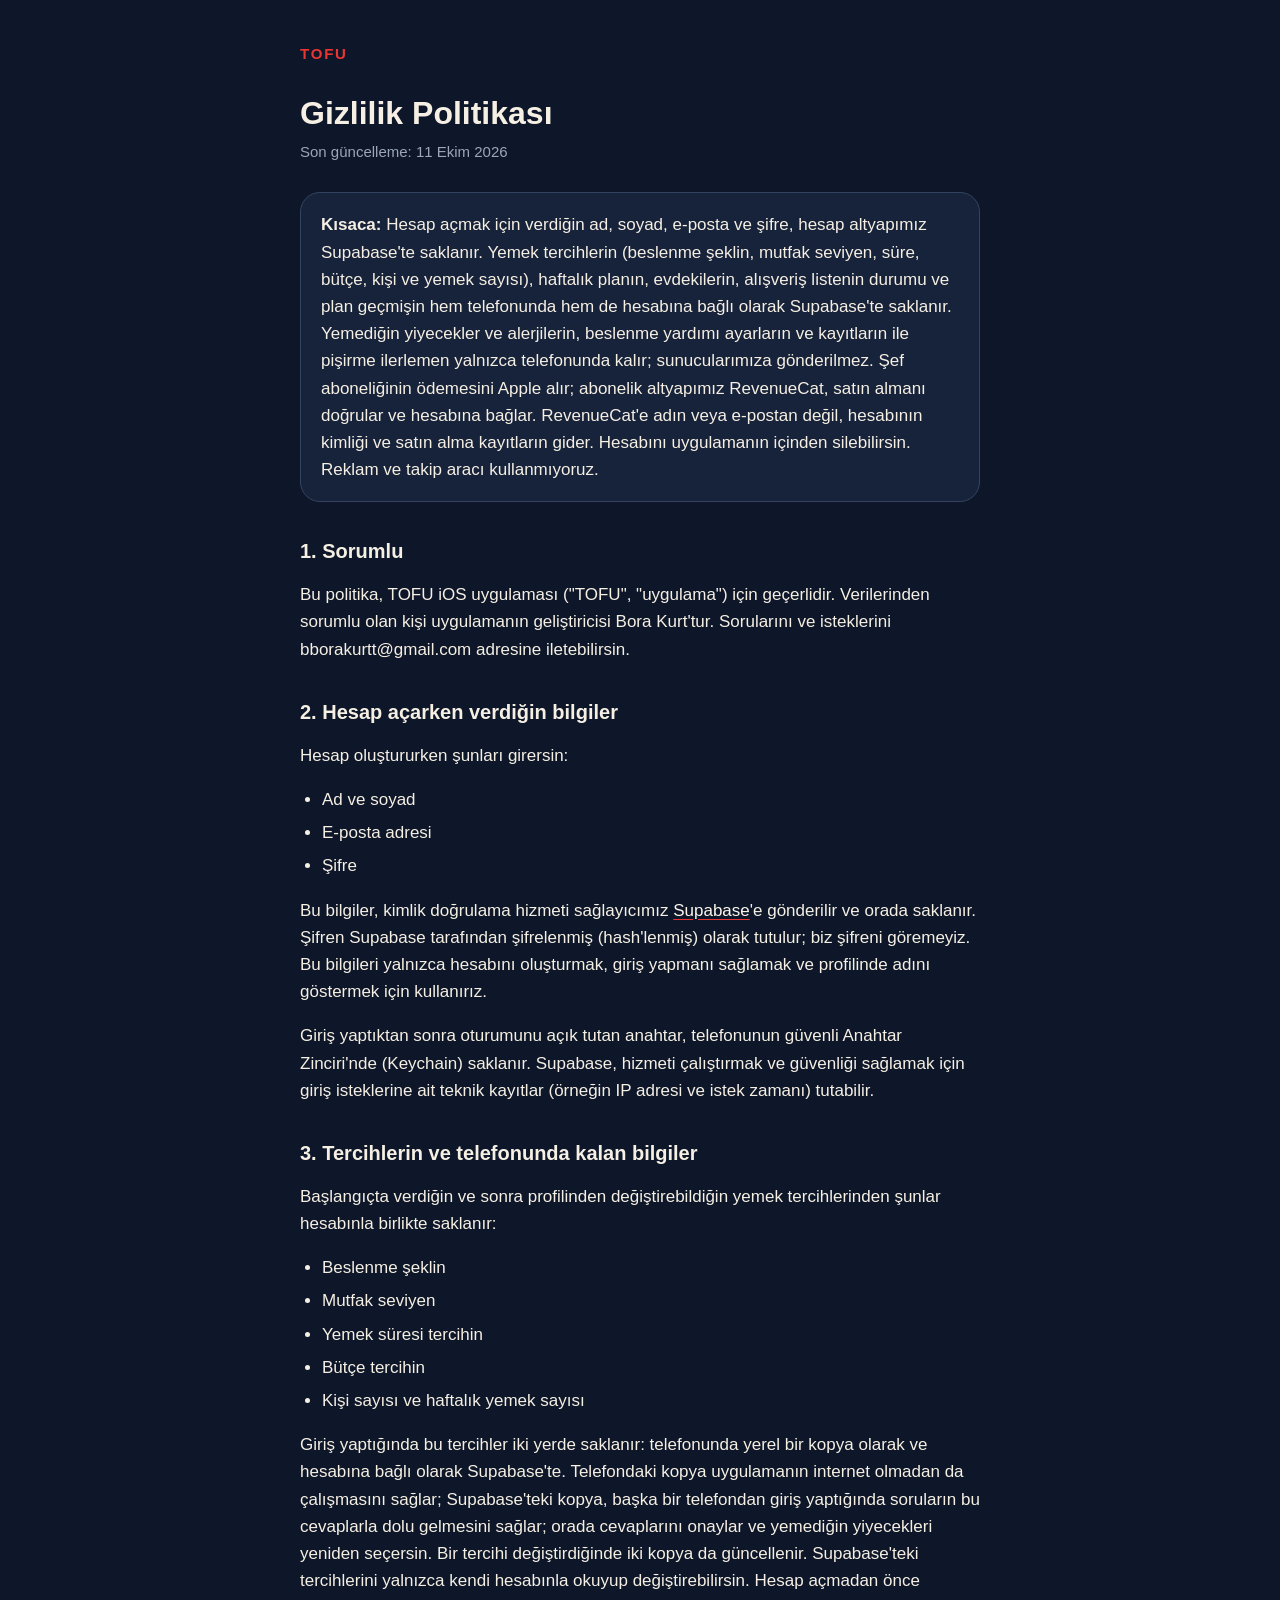
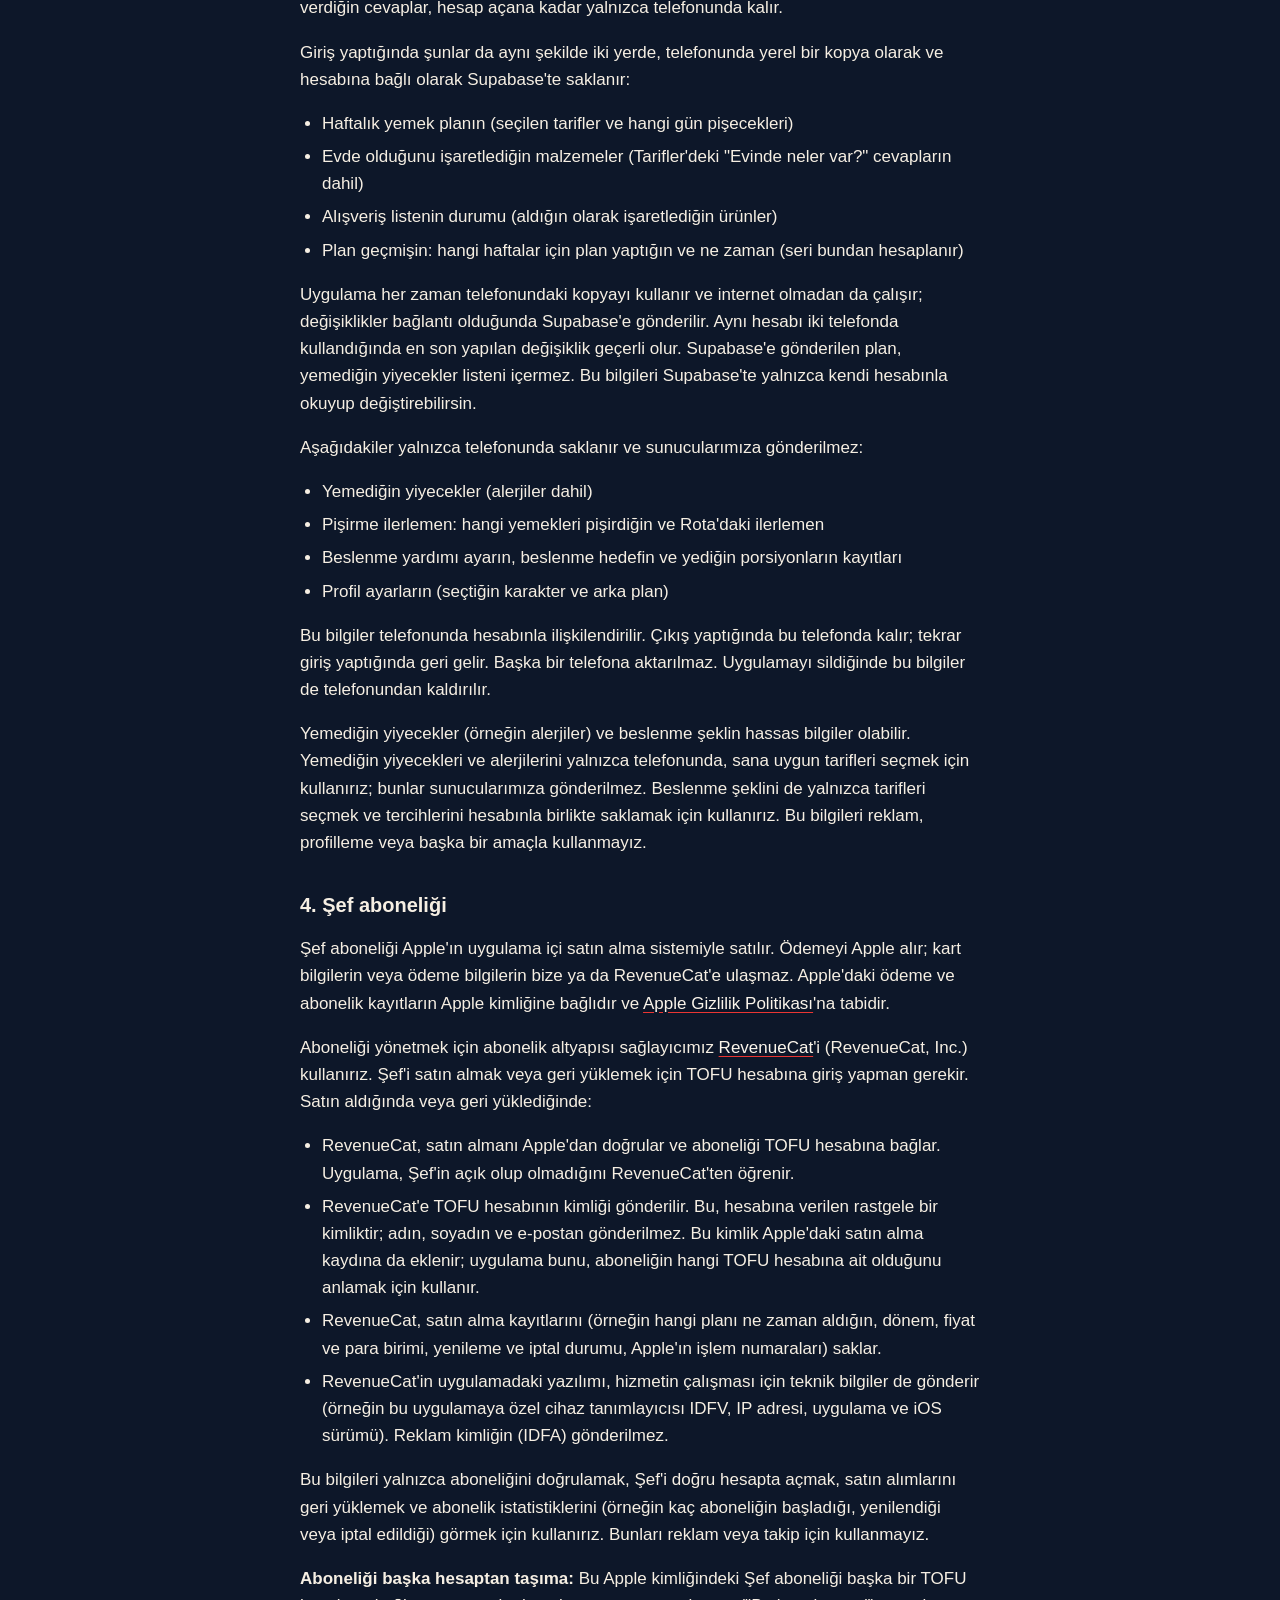
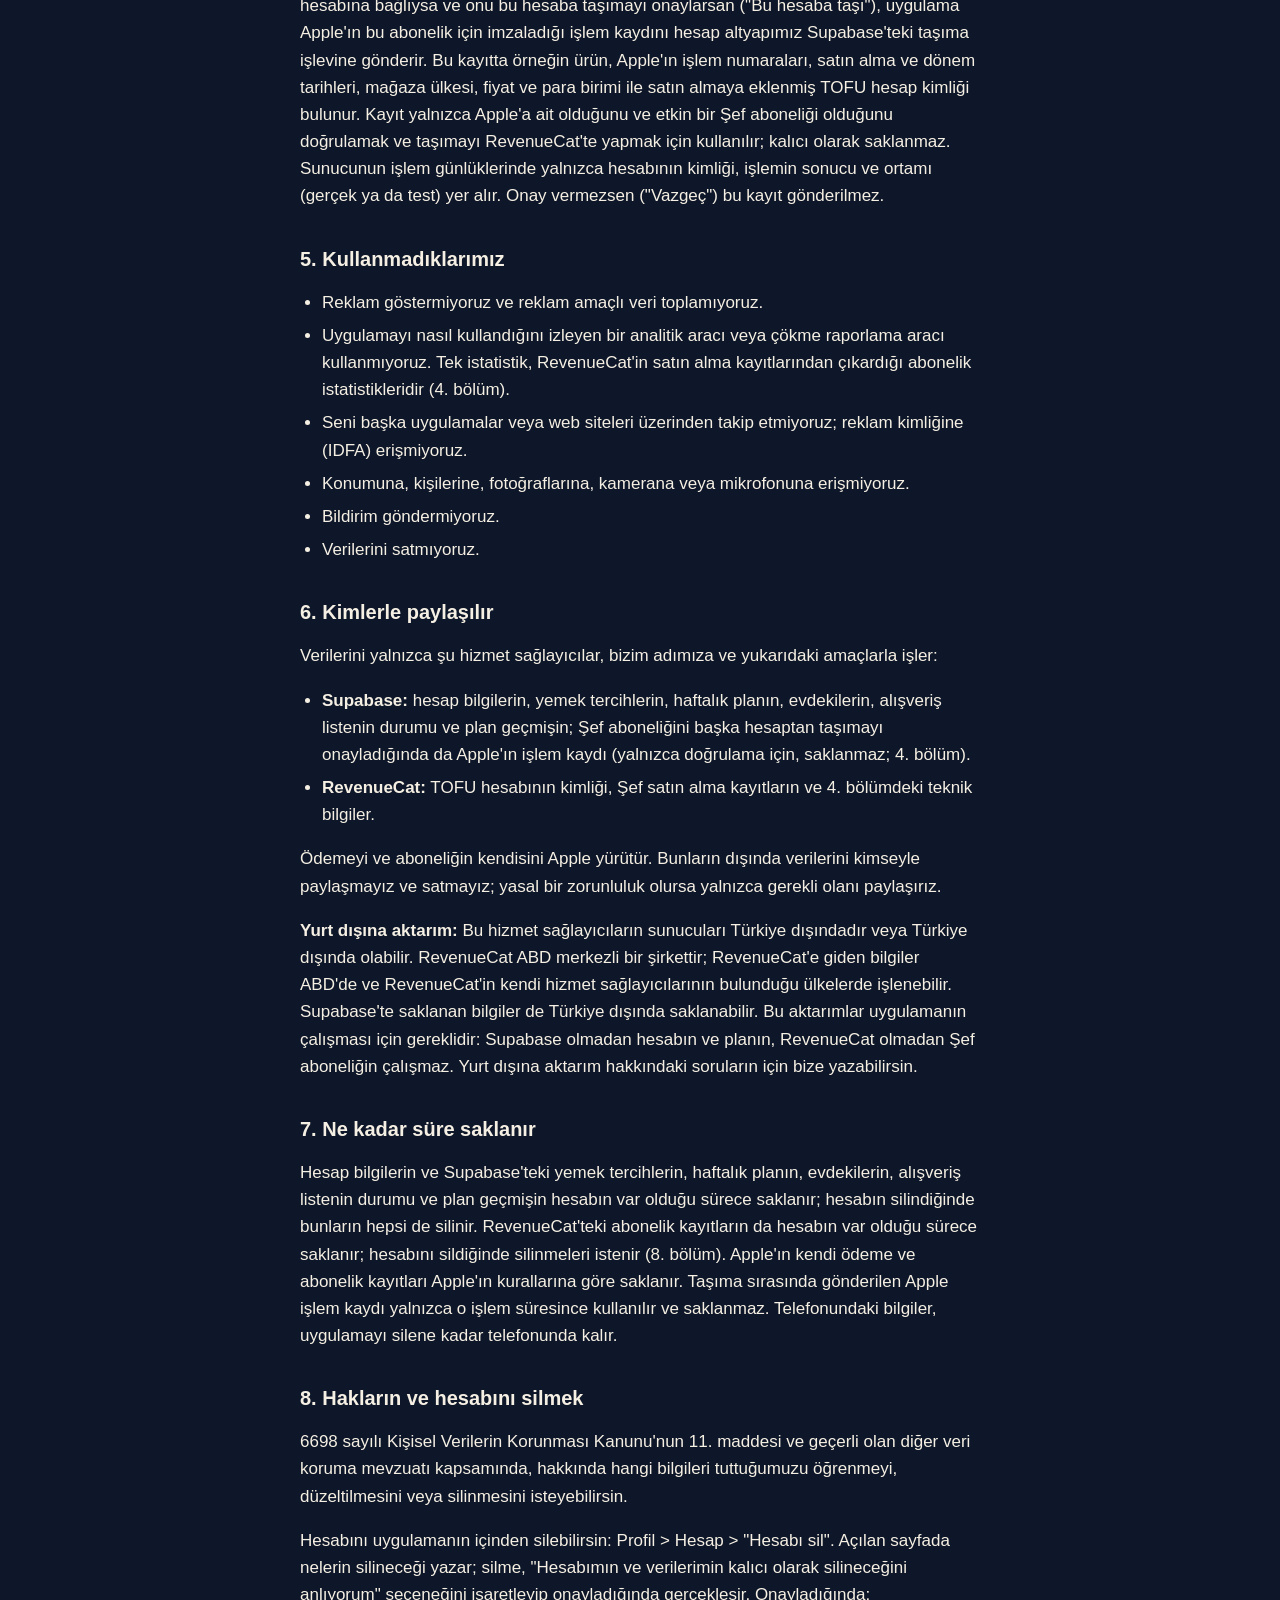
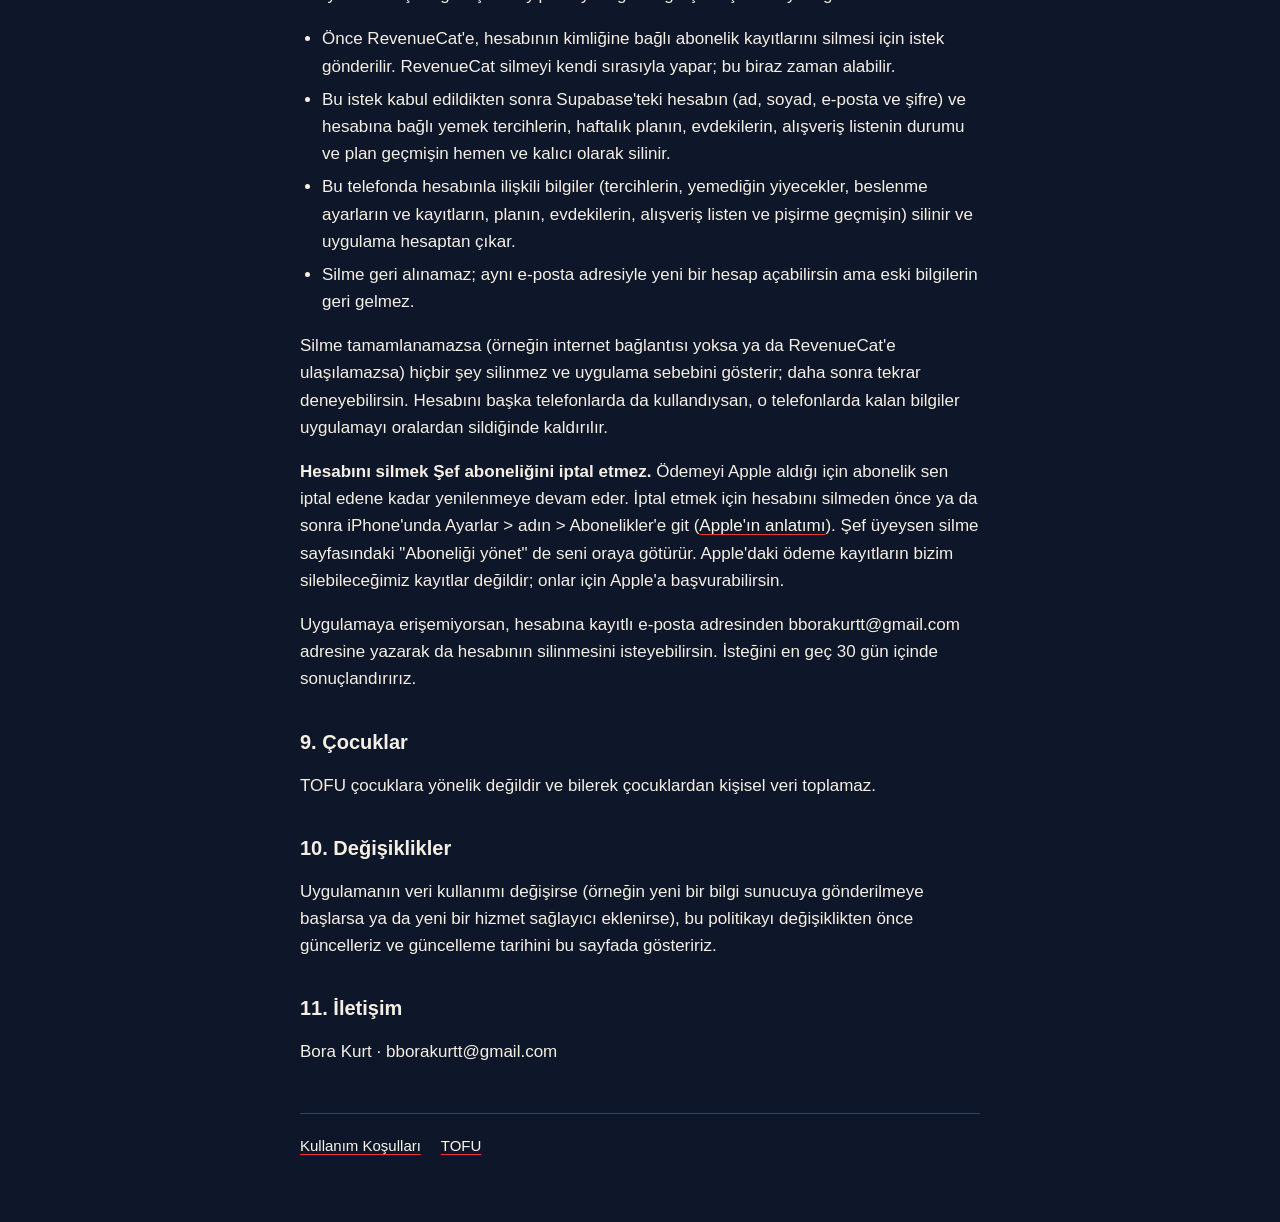
==== commit 602b6620: "Şef moves only with explicit consent; the signed transaction is not stored Terms § 7: an active Şef " ====
--- a/privacy.html
+++ b/privacy.html
@@ -11,7 +11,7 @@
   <main>
     <a class="brand" href="/">TOFU</a>
     <h1>Gizlilik Politikası</h1>
-    <p class="updated">Son güncelleme: 10 Ekim 2026</p>
+    <p class="updated">Son güncelleme: 11 Ekim 2026</p>
 
     <div class="card">
       <p><strong>Kısaca:</strong> Hesap açmak için verdiğin ad, soyad, e-posta ve şifre, hesap altyapımız Supabase'te saklanır. Yemek tercihlerin (beslenme şeklin, mutfak seviyen, süre, bütçe, kişi ve yemek sayısı), haftalık planın, evdekilerin, alışveriş listenin durumu ve plan geçmişin hem telefonunda hem de hesabına bağlı olarak Supabase'te saklanır. Yemediğin yiyecekler ve alerjilerin, beslenme yardımı ayarların ve kayıtların ile pişirme ilerlemen yalnızca telefonunda kalır; sunucularımıza gönderilmez. Şef aboneliğinin ödemesini Apple alır; abonelik altyapımız RevenueCat, satın almanı doğrular ve hesabına bağlar. RevenueCat'e adın veya e-postan değil, hesabının kimliği ve satın alma kayıtların gider. Hesabını uygulamanın içinden silebilirsin. Reklam ve takip aracı kullanmıyoruz.</p>
@@ -68,6 +68,7 @@
       <li>RevenueCat'in uygulamadaki yazılımı, hizmetin çalışması için teknik bilgiler de gönderir (örneğin bu uygulamaya özel cihaz tanımlayıcısı IDFV, IP adresi, uygulama ve iOS sürümü). Reklam kimliğin (IDFA) gönderilmez.</li>
     </ul>
     <p>Bu bilgileri yalnızca aboneliğini doğrulamak, Şef'i doğru hesapta açmak, satın alımlarını geri yüklemek ve abonelik istatistiklerini (örneğin kaç aboneliğin başladığı, yenilendiği veya iptal edildiği) görmek için kullanırız. Bunları reklam veya takip için kullanmayız.</p>
+    <p><strong>Aboneliği başka hesaptan taşıma:</strong> Bu Apple kimliğindeki Şef aboneliği başka bir TOFU hesabına bağlıysa ve onu bu hesaba taşımayı onaylarsan ("Bu hesaba taşı"), uygulama Apple'ın bu abonelik için imzaladığı işlem kaydını hesap altyapımız Supabase'teki taşıma işlevine gönderir. Bu kayıtta örneğin ürün, Apple'ın işlem numaraları, satın alma ve dönem tarihleri, mağaza ülkesi, fiyat ve para birimi ile satın almaya eklenmiş TOFU hesap kimliği bulunur. Kayıt yalnızca Apple'a ait olduğunu ve etkin bir Şef aboneliği olduğunu doğrulamak ve taşımayı RevenueCat'te yapmak için kullanılır; kalıcı olarak saklanmaz. Sunucunun işlem günlüklerinde yalnızca hesabının kimliği, işlemin sonucu ve ortamı (gerçek ya da test) yer alır. Onay vermezsen ("Vazgeç") bu kayıt gönderilmez.</p>
 
     <h2>5. Kullanmadıklarımız</h2>
     <ul>
@@ -82,14 +83,14 @@
     <h2>6. Kimlerle paylaşılır</h2>
     <p>Verilerini yalnızca şu hizmet sağlayıcılar, bizim adımıza ve yukarıdaki amaçlarla işler:</p>
     <ul>
-      <li><strong>Supabase:</strong> hesap bilgilerin, yemek tercihlerin, haftalık planın, evdekilerin, alışveriş listenin durumu ve plan geçmişin.</li>
+      <li><strong>Supabase:</strong> hesap bilgilerin, yemek tercihlerin, haftalık planın, evdekilerin, alışveriş listenin durumu ve plan geçmişin; Şef aboneliğini başka hesaptan taşımayı onayladığında da Apple'ın işlem kaydı (yalnızca doğrulama için, saklanmaz; 4. bölüm).</li>
       <li><strong>RevenueCat:</strong> TOFU hesabının kimliği, Şef satın alma kayıtların ve 4. bölümdeki teknik bilgiler.</li>
     </ul>
     <p>Ödemeyi ve aboneliğin kendisini Apple yürütür. Bunların dışında verilerini kimseyle paylaşmayız ve satmayız; yasal bir zorunluluk olursa yalnızca gerekli olanı paylaşırız.</p>
     <p><strong>Yurt dışına aktarım:</strong> Bu hizmet sağlayıcıların sunucuları Türkiye dışındadır veya Türkiye dışında olabilir. RevenueCat ABD merkezli bir şirkettir; RevenueCat'e giden bilgiler ABD'de ve RevenueCat'in kendi hizmet sağlayıcılarının bulunduğu ülkelerde işlenebilir. Supabase'te saklanan bilgiler de Türkiye dışında saklanabilir. Bu aktarımlar uygulamanın çalışması için gereklidir: Supabase olmadan hesabın ve planın, RevenueCat olmadan Şef aboneliğin çalışmaz. Yurt dışına aktarım hakkındaki soruların için bize yazabilirsin.</p>
 
     <h2>7. Ne kadar süre saklanır</h2>
-    <p>Hesap bilgilerin ve Supabase'teki yemek tercihlerin, haftalık planın, evdekilerin, alışveriş listenin durumu ve plan geçmişin hesabın var olduğu sürece saklanır; hesabın silindiğinde bunların hepsi de silinir. RevenueCat'teki abonelik kayıtların da hesabın var olduğu sürece saklanır; hesabını sildiğinde silinmeleri istenir (8. bölüm). Apple'ın kendi ödeme ve abonelik kayıtları Apple'ın kurallarına göre saklanır. Telefonundaki bilgiler, uygulamayı silene kadar telefonunda kalır.</p>
+    <p>Hesap bilgilerin ve Supabase'teki yemek tercihlerin, haftalık planın, evdekilerin, alışveriş listenin durumu ve plan geçmişin hesabın var olduğu sürece saklanır; hesabın silindiğinde bunların hepsi de silinir. RevenueCat'teki abonelik kayıtların da hesabın var olduğu sürece saklanır; hesabını sildiğinde silinmeleri istenir (8. bölüm). Apple'ın kendi ödeme ve abonelik kayıtları Apple'ın kurallarına göre saklanır. Taşıma sırasında gönderilen Apple işlem kaydı yalnızca o işlem süresince kullanılır ve saklanmaz. Telefonundaki bilgiler, uygulamayı silene kadar telefonunda kalır.</p>
 
     <h2>8. Hakların ve hesabını silmek</h2>
     <p>6698 sayılı Kişisel Verilerin Korunması Kanunu'nun 11. maddesi ve geçerli olan diğer veri koruma mevzuatı kapsamında, hakkında hangi bilgileri tuttuğumuzu öğrenmeyi, düzeltilmesini veya silinmesini isteyebilirsin.</p>
